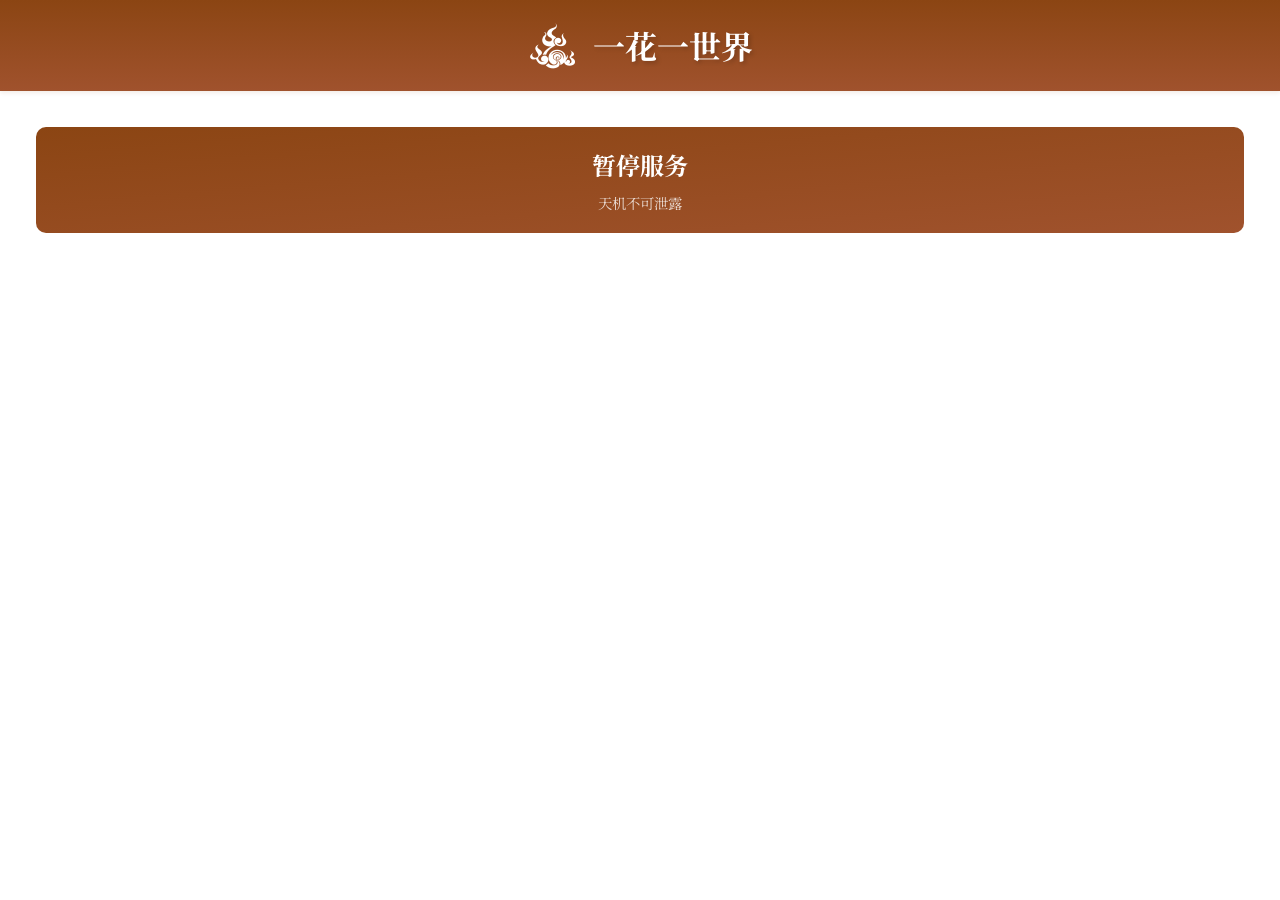
==== index.html @ 97ea72d9 "更新 index.html" ====
<!DOCTYPE html>
<html lang="zh-CN">

<head>
    <meta charset="UTF-8">
    <meta name="viewport" content="width=device-width, initial-scale=1.0, maximum-scale=1.0, user-scalable=no">
    <title>一花一世界</title>
    <link rel="stylesheet" href="index.css">
    <link rel="stylesheet" href="https://fonts.googleapis.com/css2?family=Noto+Serif+SC:wght@400;700&display=swap">
    <script src="https://html2canvas.hertzen.com/dist/html2canvas.min.js"></script>
</head>

<body>
    <div id="app">
        <!-- 首页 -->
        <div id="homePage" class="page active">
            <header class="app-header">
                <div class="logo-container">
                    <img src="logo.png" alt="易经占卜" class="logo">
                    <h1>一花一世界</h1>
                </div>
            </header>

            <main class="main-content">
                <div class="feature-buttons">
                    <div class="feature-button">
                        <button class="btn-primary goto-liuren-button">
                            <span class="feature-title">暂停服务</span>
                            <span class="feature-desc">天机不可泄露</span>
                        </button>
                    </div>
                    <div class="feature-button">
                    </div>
                </div>

                
    <!-- 农历换库 -->
    <script src="lunar.js"></script>
    <script src="script.js"></script>
</body>

</html>
---- index.css ----
:root {
  --primary-color: #8B4513;
  --secondary-color: #A0522D;
  --background-color: #FDF5E6;
  --text-color: #4A4A4A;
  --border-color: #DEB887;
  --success-color: #2E8B57;
  --error-color: #CD5C5C;
  --shadow-color: rgba(139, 69, 19, 0.1);
  --transition-time: 0.3s;
}

* {
  margin: 0;
  padding: 0;
  box-sizing: border-box;
}

body {
  font-family: 'Noto Serif SC', serif;
  background-color: var(--background-color);
  color: var(--text-color);
  line-height: 1.6;
  min-height: 100vh;
}

#app {
  position: relative;
  width: 100%;
  min-height: 100vh;
  overflow-x: hidden;
}

/* 页面切换动画 */
.page {
  position: fixed;
  top: 0;
  left: 0;
  width: 100%;
  height: 100%;
  background: #fff;
  transform: translateX(100%);
  transition: all 0.3s ease-in-out;
  display: flex;
  flex-direction: column;
  overflow: hidden;
}

.page.active {
  transform: translateX(0);
}

/* 头部样式 */
.app-header, .page-header {
  background: linear-gradient(to bottom, var(--primary-color), var(--secondary-color));
  color: white;
  padding: 20px;
  text-align: center;
  box-shadow: 0 2px 4px var(--shadow-color);
}

.logo-container {
  display: flex;
  align-items: center;
  justify-content: center;
  gap: 15px;
}

.logo {
  width: 50px;
  height: 50px;
}

h1 {
  font-size: 2rem;
  margin: 0;
  text-shadow: 2px 2px 4px rgba(0, 0, 0, 0.2);
}

/* 主要内容区域 */
.main-content {
  flex: 1;
  overflow-y: auto;
  -webkit-overflow-scrolling: touch;
  padding: 16px;
  padding-bottom: 100px;
}

/* 时间显示 */
.current-time {
  background: white;
  padding: 20px;
  border-radius: 10px;
  box-shadow: 0 2px 8px var(--shadow-color);
  margin-bottom: 30px;
}

.date-display, .time-display {
  font-size: 1.2rem;
  margin-bottom: 10px;
}

/* 按钮样式 */
.btn-primary, .btn-secondary {
  padding: 12px 24px;
  border: none;
  border-radius: 6px;
  font-size: 1rem;
  cursor: pointer;
  transition: all var(--transition-time) ease;
  font-family: inherit;
}

.btn-primary {
  background-color: var(--primary-color);
  color: white;
}

.btn-secondary {
  background-color: white;
  color: var(--primary-color);
  border: 1px solid var(--primary-color);
}

.btn-primary:hover, .btn-secondary:hover {
  transform: translateY(-2px);
  box-shadow: 0 4px 8px var(--shadow-color);
}

/* 起卦动画 */
.divination-animation {
  position: relative;
  height: 200px;
  margin: 30px 0;
  perspective: 1000px;
}

.card-stack,
.selected-card {
  width: 120px;
  height: 180px;
  background-size: cover;
  background-position: center;
  border-radius: 10px;
  box-shadow: 0 4px 8px var(--shadow-color);
  transition: all 0.5s ease;
  backface-visibility: hidden;
}

.card-stack {
  position: absolute;
  left: 50%;
  transform: translateX(-50%);
}

.selected-card {
  position: absolute;
  left: 50%;
  transform: translateX(-50%) translateY(0);
  opacity: 0;
  transition: transform 0.5s ease, opacity 0.3s ease;
}

.selected-card.animate {
  transform: translateX(-50%) translateY(-100px) rotateY(180deg);
  opacity: 1;
}

/* 结果展示 */
.result-content {
  background: white;
  padding: 30px;
  border-radius: 10px;
  box-shadow: 0 2px 8px var(--shadow-color);
}

.hexagram-header {
  text-align: center;
  margin-bottom: 30px;
}

.hexagram-title {
  font-size: 2rem;
  color: var(--primary-color);
  margin-bottom: 15px;
}

.hexagram-image {
  width: 120px;
  height: 120px;
  object-fit: contain;
}

.interpretation-section {
  margin-bottom: 25px;
  opacity: 0;
  transform: translateY(20px);
  animation: fadeIn 0.5s ease forwards;
}

.interpretation-section:nth-child(1) { animation-delay: 0.1s; }
.interpretation-section:nth-child(2) { animation-delay: 0.2s; }
.interpretation-section:nth-child(3) { animation-delay: 0.3s; }
.interpretation-section:nth-child(4) { animation-delay: 0.4s; }

.interpretation-section h3 {
  color: var(--primary-color);
  margin-bottom: 10px;
  font-size: 1.2rem;
}

/* 响应式设计 */
@media (max-width: 480px) {
  .main-content {
    padding: 15px;
  }

  h1 {
    font-size: 1.5rem;
  }

  .date-display, .time-display {
    font-size: 1rem;
  }

  .btn-primary, .btn-secondary {
    width: 100%;
    margin-bottom: 10px;
  }

  .calendar-day {
    font-size: 0.9rem;
  }
}

/* 动画关键帧 */
@keyframes fadeIn {
  from {
    opacity: 0;
    transform: translateY(20px);
  }
  to {
    opacity: 1;
    transform: translateY(0);
  }
}

@keyframes rotate {
  to {
    transform: rotate(360deg);
  }
}

/* 加载动画 */
.loading-animation {
  display: none;
  position: fixed;
  top: 50%;
  left: 50%;
  transform: translate(-50%, -50%);
  z-index: 1000;
}

.loading-circle {
  width: 60px;
  height: 60px;
  border: 4px solid var(--border-color);
  border-top-color: var(--primary-color);
  border-radius: 50%;
  animation: rotate 1s linear infinite;
}

/* 按钮点击效果 */
.btn-primary:active,
.btn-secondary:active {
  transform: scale(0.95);
}

.btn-back {
  position: absolute;
  left: 16px;
  top: 50%;
  transform: translateY(-50%);
  display: flex;
  align-items: center;
  gap: 8px;
  padding: 8px 16px;
  border: none;
  border-radius: 20px;
  background-color: #f5f5f5;
  color: #333;
  font-size: 16px;
  cursor: pointer;
  transition: all 0.3s ease;
  z-index: 91;
}

.btn-back:hover {
  background-color: #e0e0e0;
}

.icon-back {
  display: inline-block;
  width: 20px;
  height: 20px;
  background-image: url("data:image/svg+xml,%3Csvg xmlns='http://www.w3.org/2000/svg' viewBox='0 0 24 24'%3E%3Cpath d='M20 11H7.83l5.59-5.59L12 4l-8 8 8 8 1.41-1.41L7.83 13H20v-2z' fill='%23333'/%3E%3C/svg%3E");
  background-size: contain;
  background-repeat: no-repeat;
}

.result-actions {
  position: fixed;
  bottom: 0;
  left: 0;
  right: 0;
  padding: 16px;
  background-color: rgba(255, 255, 255, 0.95);
  box-shadow: 0 -2px 10px rgba(0, 0, 0, 0.1);
  display: flex;
  gap: 16px;
  justify-content: center;
  z-index: 1000;
  backdrop-filter: blur(10px);
}

.result-actions .btn-primary,
.result-actions .btn-secondary {
  flex: 1;
  max-width: 200px;
}

.page-header {
  position: sticky;
  top: 0;
  background-color: #fff;
  z-index: 90;
  padding: 16px;
  box-shadow: 0 2px 10px rgba(0, 0, 0, 0.1);
}

.page-header h2 {
  margin: 0;
  text-align: center;
  width: 100%;
}

.interpretation-content {
  padding: 16px;
  padding-bottom: 96px;
}

.divination-time {
  color: var(--text-color);
  font-size: 1rem;
  margin-bottom: 20px;
}

/* 只在页面显示时使用动画，保存图片时不需要动画和透明度 */
.page.active .interpretation-section {
  opacity: 0;
  animation: fadeIn 0.5s ease forwards;
}

.interpretation-section h3 {
  color: var(--primary-color);
  margin-bottom: 10px;
  font-size: 1.2rem;
  font-weight: bold;
}

.interpretation-section p {
  color: var(--text-color);
  line-height: 1.8;
  font-size: 1rem;
}

.lost-item-button {
  margin-top: 20px;
}

#lostItemPage .interpretation-section {
  margin-bottom: 20px;
}

#lostItemPage .current-time {
  margin-bottom: 30px;
}

/* 首页功能按钮样式 */
.feature-buttons {
    padding: 20px;
    display: flex;
    flex-direction: column;
    gap: 20px;
}

.feature-button {
    width: 100%;
}

.feature-button button {
    width: 100%;
    padding: 20px;
    display: flex;
    flex-direction: column;
    align-items: center;
    gap: 10px;
    border-radius: 10px;
    background: linear-gradient(to bottom right, var(--primary-color), var(--secondary-color));
    color: white;
    border: none;
    cursor: pointer;
    transition: transform 0.3s ease;
}

.feature-button button:hover {
    transform: translateY(-2px);
}

.feature-title {
    font-size: 1.5rem;
    font-weight: bold;
}

.feature-desc {
    font-size: 0.9rem;
    opacity: 0.8;
}

/* 寻物诀时间选择样式 */
.time-selector {
    background: white;
    padding: 20px;
    border-radius: 10px;
    box-shadow: 0 2px 8px var(--shadow-color);
    margin-bottom: 20px;
}

.time-input-group {
    margin: 20px 0;
}

.input-row {
    display: flex;
    align-items: center;
    margin-bottom: 15px;
    gap: 10px;
}

.input-row label {
    width: 60px;
    flex-shrink: 0;
}

.input-row input {
    flex: 1;
    padding: 8px;
    border: 1px solid var(--border-color);
    border-radius: 4px;
}

.lunar-display {
    background: #f5f5f5;
    padding: 15px;
    border-radius: 8px;
    margin-top: 15px;
}

.lunar-display div {
    margin-bottom: 5px;
}

#calculateLostItem {
    width: 100%;
    margin-top: 20px;
}

.disclaimer-text {
    text-align: center;
    color: #666;
    font-size: 12px;
    padding: 10px 0;
    margin-top: 20px;
}
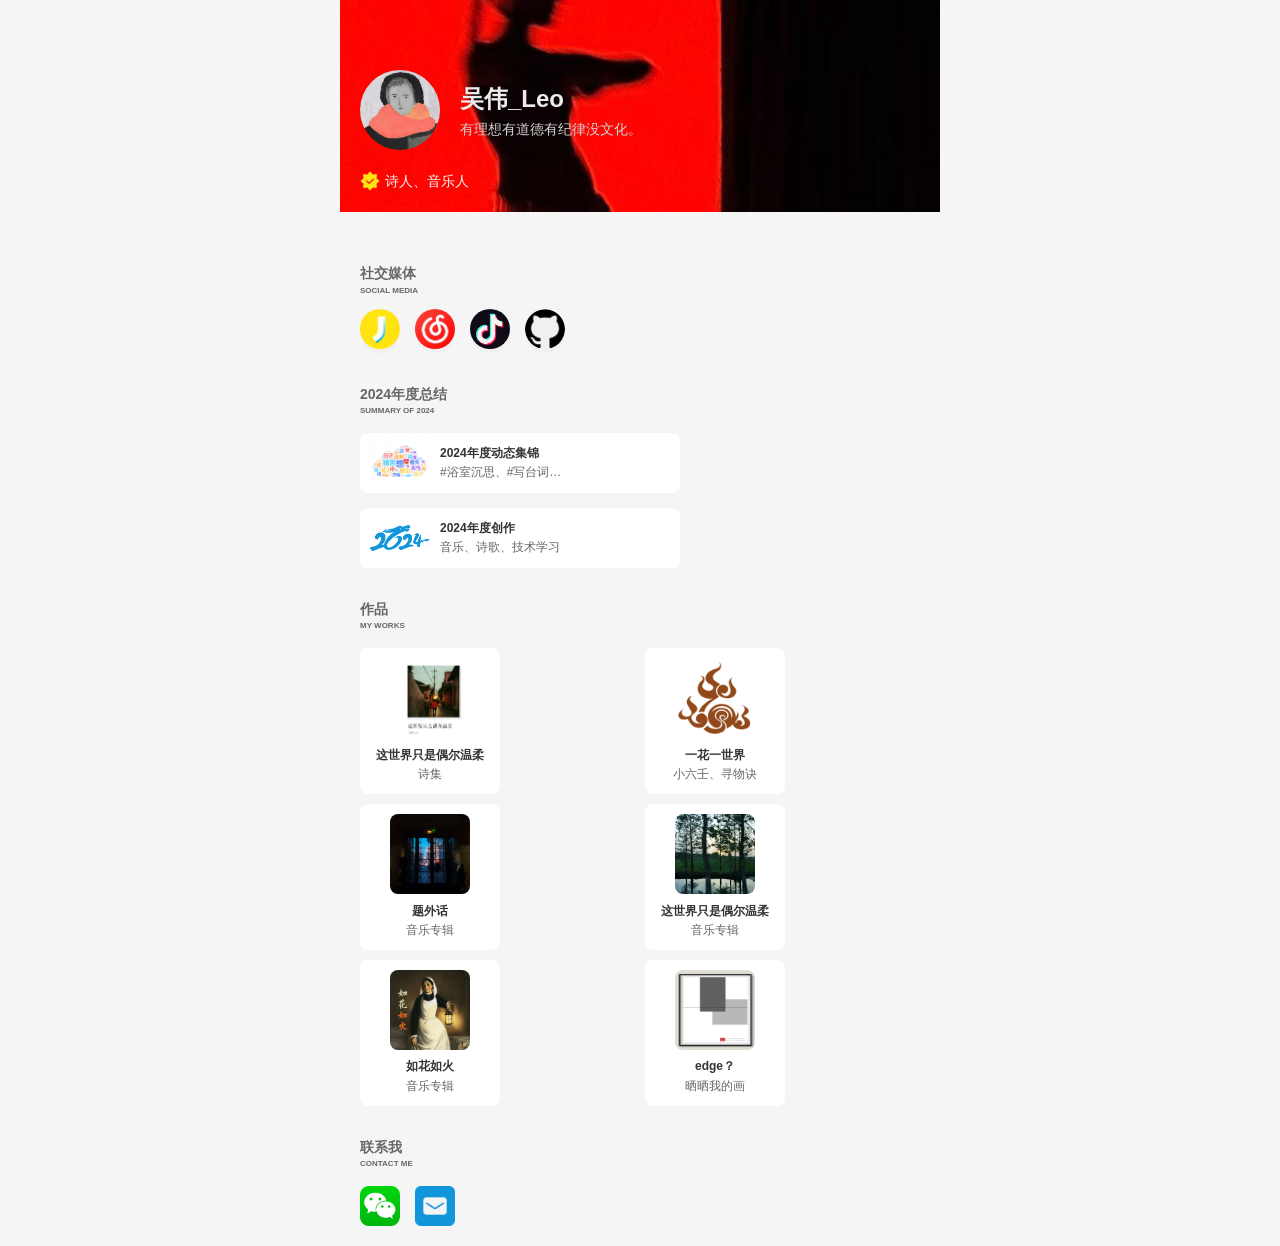
==== commit 551dad0f: "更新" ====
--- a/index.html
+++ b/index.html
@@ -1,42 +1,337 @@
-<!DOCTYPE html>
-<html lang="zh-CN">
-
-<head>
-    <meta charset="UTF-8">
-    <meta name="viewport" content="width=device-width, initial-scale=1.0, maximum-scale=1.0, user-scalable=no">
-    <title>一花一世界</title>
-    <link rel="stylesheet" href="index.css">
-    <link rel="stylesheet" href="https://fonts.googleapis.com/css2?family=Noto+Serif+SC:wght@400;700&display=swap">
-    <script src="https://html2canvas.hertzen.com/dist/html2canvas.min.js"></script>
-</head>
-
-<body>
-    <div id="app">
-        <!-- 首页 -->
-        <div id="homePage" class="page active">
-            <header class="app-header">
-                <div class="logo-container">
-                    <img src="logo.png" alt="易经占卜" class="logo">
-                    <h1>一花一世界</h1>
-                </div>
-            </header>
-
-            <main class="main-content">
-                <div class="feature-buttons">
-                    <div class="feature-button">
-                        <button class="btn-primary goto-liuren-button">
-                            <span class="feature-title">暂停服务</span>
-                            <span class="feature-desc">天机不可泄露</span>
-                        </button>
-                    </div>
-                    <div class="feature-button">
-                    </div>
-                </div>
-
-                
-    <!-- 农历换库 -->
-    <script src="lunar.js"></script>
-    <script src="script.js"></script>
-</body>
-
-</html>
+<!DOCTYPE html>
+<html lang="zh">
+<head>
+    <meta charset="UTF-8">
+    <meta name="viewport" content="width=device-width, initial-scale=1.0">
+    <title>吴伟_Leo的个人主页</title>
+    <style>
+        * {
+            margin: 0;
+            padding: 0;
+            box-sizing: border-box;
+            font-family: -apple-system, BlinkMacSystemFont, 'Segoe UI', Roboto, Oxygen, Ubuntu, Cantarell, sans-serif;
+        }
+
+        body {
+            background-color: #f5f5f5;
+            color: #333;
+            line-height: 1.6;
+        }
+
+        .background {
+            background-image: url(./assets/blog/background.jpg);
+            background-size: cover;
+            background-position: center;
+            margin: 0 auto;
+            padding: 20px;
+            max-width: 600px;
+        }
+
+        .container {
+            max-width: 600px;
+            margin: 0 auto;
+            padding: 20px;
+        }
+
+        .profile-header {
+            display: flex;
+            align-items: center;
+            margin-top: 50px;
+        }
+
+        .profile-image {
+            width: 80px;
+            height: 80px;
+            border-radius: 50%;
+            margin-right: 20px;
+        }
+
+        .profile-name {
+            font-size: 24px;
+            font-weight: bold;
+            color: rgb(235, 235, 235);
+        }
+
+        .profile-url {
+            color: rgb(210, 210, 210);
+            text-decoration: none;
+            font-size: 14px;
+        }
+
+        .profile-description {
+            display: flex;
+            align-items: center;
+            color: rgb(210, 210, 210);
+            font-size: 14px;
+        }
+
+        .profile-description1 {
+            display: flex;
+            align-items: center;
+            color: rgb(245, 245, 245);
+            font-size: 14px;
+            margin-top: 10px;
+        }
+
+        .profile-description1 img {
+            width: 20px;
+            height: 20px;
+            margin-right: 5px;
+            margin-top: 10px
+        }
+
+        .section-title {
+            font-size: 14px;
+            text-transform: uppercase;
+            color: #666;
+            margin-top: 30px;
+        }
+
+        .section-title2 {
+            font-size: 8px;
+            text-transform: uppercase;
+            color: #666;
+            margin-bottom: 15px;
+        }
+
+        .social-media {
+            display: flex;
+            gap: 15px;
+        }
+
+        .social-media img {
+            width: 40px;
+            height: 40px;
+            border-radius: 50%;
+        }
+
+        .social-icon {
+            width: 40px;
+            height: 40px;
+            border-radius: 50%;
+            background-color: #f0f0f0;
+            display: flex;
+            align-items: center;
+            justify-content: center;
+        }
+
+        .works-grid {
+            display: grid;
+            grid-template-columns: repeat(2, 1fr);
+            gap: 10px;
+            margin-top: 15px;
+        }
+
+        .work-item {
+            background: white;
+            border-radius: 8px;
+            padding: 10px;
+            margin-bottom: 15px;
+            display: flex;
+            align-items: center;
+            max-width: 320px;
+            height: 60px;
+        }
+
+        .work-image {
+            width: 60px;
+            height: 60px;
+            border-radius: 8px;
+            margin-right: 10px;
+        }
+
+        .work-item2 {
+            background: white;
+            border-radius: 8px;
+            padding: 10px 5px;
+            align-items: center;
+            text-align: center;
+            max-width: 140px;
+        }
+
+        .work-image2 {
+            width: 80px;
+            height: 80px;
+            border-radius: 8px;
+        }
+
+        .work-info h3 {
+            font-size: 12px;
+            color: #333;
+        }
+
+        .work-info p {
+            font-size: 12px;
+            color: #666;
+        }
+
+        .contact-section {
+            margin-top: 30px;
+        }
+
+        .contact-icons {
+            display: flex;
+            gap: 15px;
+        }
+
+        .contact-icon {
+            width: 40px;
+            height: 40px;
+        }
+    </style>
+</head>
+<body>
+    
+    <div class="background">
+        <div class="profile-header">
+            <img src="./assets/blog/wuwei.jpg" alt="Profile" class="profile-image">
+            <div>
+                <h1 class="profile-name">吴伟_Leo</h1>
+                <!--<a href="www.wufazhuce.com" class="profile-url">个人网站</a>-->
+                <p class="profile-description">有理想有道德有纪律没文化。</p>
+            </div>
+        </div>
+        <div class="profile-description1">
+            <img src="./assets/blog/renzheng.png" alt="Social Icon">
+            <p class="profile-description1">诗人、音乐人</p>
+        </div>
+    </div>
+    <div class="container">
+        <h2 class="section-title">社交媒体</h2>
+        <h2 class="section-title2">SOCIAL MEDIA</h2>
+        <div class="social-media">
+                    <div class="social-media">
+                        <div class="social-icon">
+                            <a href="https://okjk.co/DBPsNj" target="_blank">
+                                <img src="./assets/blog/jike.png" alt="Social 1">
+                            </a>
+                        </div>
+                        <div class="social-icon">
+                            <a href="https://y.music.163.com/m/user?id=349689683" target="_blank">
+                                <img src="./assets/blog/netease.png" alt="Social 2">
+                            </a>
+                        </div>
+                        <div class="social-icon">
+                            <a href="https://v.douyin.com/iUsUFNRS/" target="_blank">
+                                <img src="./assets/blog/douyin.png" alt="Social 3">
+                            </a>
+                        </div>
+                        <div class="social-icon">
+                            <a href="https://github.com/woowai1995" target="_blank">
+                                <img src="./assets/blog/github.png" alt="Social 4">
+                            </a>
+                        </div>
+                    </div>
+        </div>
+        <h2 class="section-title">2024年度总结</h2>
+        <h2 class="section-title2">Summary of 2024</h2>
+        <div class="2024">
+            <a href="./2024/2024.html" target="_blank" style="text-decoration: none;color: none;">
+            <div class="work-item">
+                <img src="./assets/blog/yuntu.png" alt="Work 1" class="work-image">
+                <div class="work-info">
+                    <h3>2024年度动态集锦</h3>
+                    <p>#浴室沉思、#写台词…</p>
+                </div>
+            </div>
+            </a>
+            <a href="https://zsq6u9n0qa.feishu.cn/docx/VrzLdh2c2orppZxfNVKc5rc6nOd?from=from_copylink" target="_blank" style="text-decoration: none;color: none;">
+            <div class="work-item">
+                <img src="./assets/blog/2024.png" alt="Work 2" class="work-image">
+                <div class="work-info">
+                    <h3>2024年度创作</h3>
+                    <p>音乐、诗歌、技术学习</p>
+                </div>
+            </div>
+            </a>
+        </div>
+        <h2 class="section-title">作品</h2>
+        <h2 class="section-title2">MY WORKS</h2>
+        <div class="works-grid">
+            <a href="./poetry/poetry.html" target="_blank" style="text-decoration: none;color: none;">
+                <div class="work-item2">
+                 <img src="./assets/blog/shiji.jpg" alt="Work 1" class="work-image2">
+                 <div class="work-info">
+                    <h3>这世界只是偶尔温柔</h3>
+                    <p>诗集</p>
+                 </div>
+                </div>
+            </a>
+            <a href="./app/app.html" target="_blank" style="text-decoration: none;color: none;">
+                <div class="work-item2">
+                 <img src="./assets/blog/yihua.png" alt="Work 2" class="work-image2">
+                    <div class="work-info">
+                       <h3>一花一世界</h3>
+                       <p>小六壬、寻物诀</p>
+                    </div>
+                </div>
+            </a>
+            <a href="https://music.163.com/#/album/191002713/?userid=349689683" target="_blank" style="text-decoration: none;color: none;">
+                <div class="work-item2">
+                  <img src="./assets/blog/tiwaihua.jpg" alt="Work 2" class="work-image2">
+                   <div class="work-info">
+                       <h3>题外话</h3>
+                      <p>音乐专辑</p>
+                    </div>
+                </div>
+            </a>
+            <a href="https://music.163.com/#/album/169672069/?userid=349689683" target="_blank" style="text-decoration: none;color: none;">
+                <div class="work-item2">
+                    <img src="./assets/blog/wenrou.jpg" alt="Work 2" class="work-image2">
+                    <div class="work-info">
+                        <h3>这世界只是偶尔温柔</h3>
+                        <p>音乐专辑</p>
+                    </div>
+                </div>
+            </a>
+            <a href="https://music.163.com/#/album/195490192/?userid=349689683" target="_blank" style="text-decoration: none;color: none;">
+                <div class="work-item2">
+                    <img src="./assets/blog/ruhuaruhuo.jpg" alt="Work 2" class="work-image2">
+                    <div class="work-info">
+                        <h3>如花如火</h3>
+                        <p>音乐专辑</p>
+                    </div>
+                </div>
+            </a>
+            <a href="https://m.okjike.com/originalPosts/64708719fabb994a8babc8ec?s=eyJ1IjoiNWIxYzNiOGNmYWJmODEwMDE3NGQzNjc3IiwiZCI6MX0%3D" target="_blank" style="text-decoration: none;color: none;">
+                <div class="work-item2">
+                  <img src="./assets/blog/hua.jpg" alt="Work 2" class="work-image2">
+                   <div class="work-info">
+                       <h3>edge？</h3>
+                      <p>晒晒我的画</p>
+                    </div>
+                </div>
+            </a>
+        </div>
+
+        <h2 class="section-title">联系我</h2>
+        <h2 class="section-title2">CONTACT ME</h2>  
+                <div class="contact-icons">
+                    <img src="./assets/blog/weixin.png" alt="WeChat" class="contact-icon" onclick="copyToClipboard('wechat')">
+                    <img src="./assets/blog/email.png" alt="Email" class="contact-icon" onclick="copyToClipboard('email')">
+                </div>
+            </div>
+        
+            <div id="notification" class="notification" style="display: none; position: fixed; bottom: 20px; left: 50%; transform: translateX(-50%); background-color: rgba(0, 0, 0, 0.8); color: white; padding: 10px 20px; border-radius: 5px; z-index: 1000;"></div>
+        
+            <script>
+                function copyToClipboard(type) {
+                    const content = type === 'wechat' ? 'val9995' : 'val9995@163.com';
+                    const message = type === 'wechat' ? '已复制微信号' : '已复制邮箱地址';
+                    
+                    navigator.clipboard.writeText(content).then(() => {
+                        const notification = document.getElementById('notification');
+                        notification.textContent = message;
+                        notification.style.display = 'block';
+                        setTimeout(() => {
+                            notification.style.display = 'none';
+                        }, 2000);
+                    }).catch(err => {
+                        console.error('Failed to copy text: ', err);
+                    });
+                }
+            </script>
+        </body>
+    </div>
+</body>
+</html>
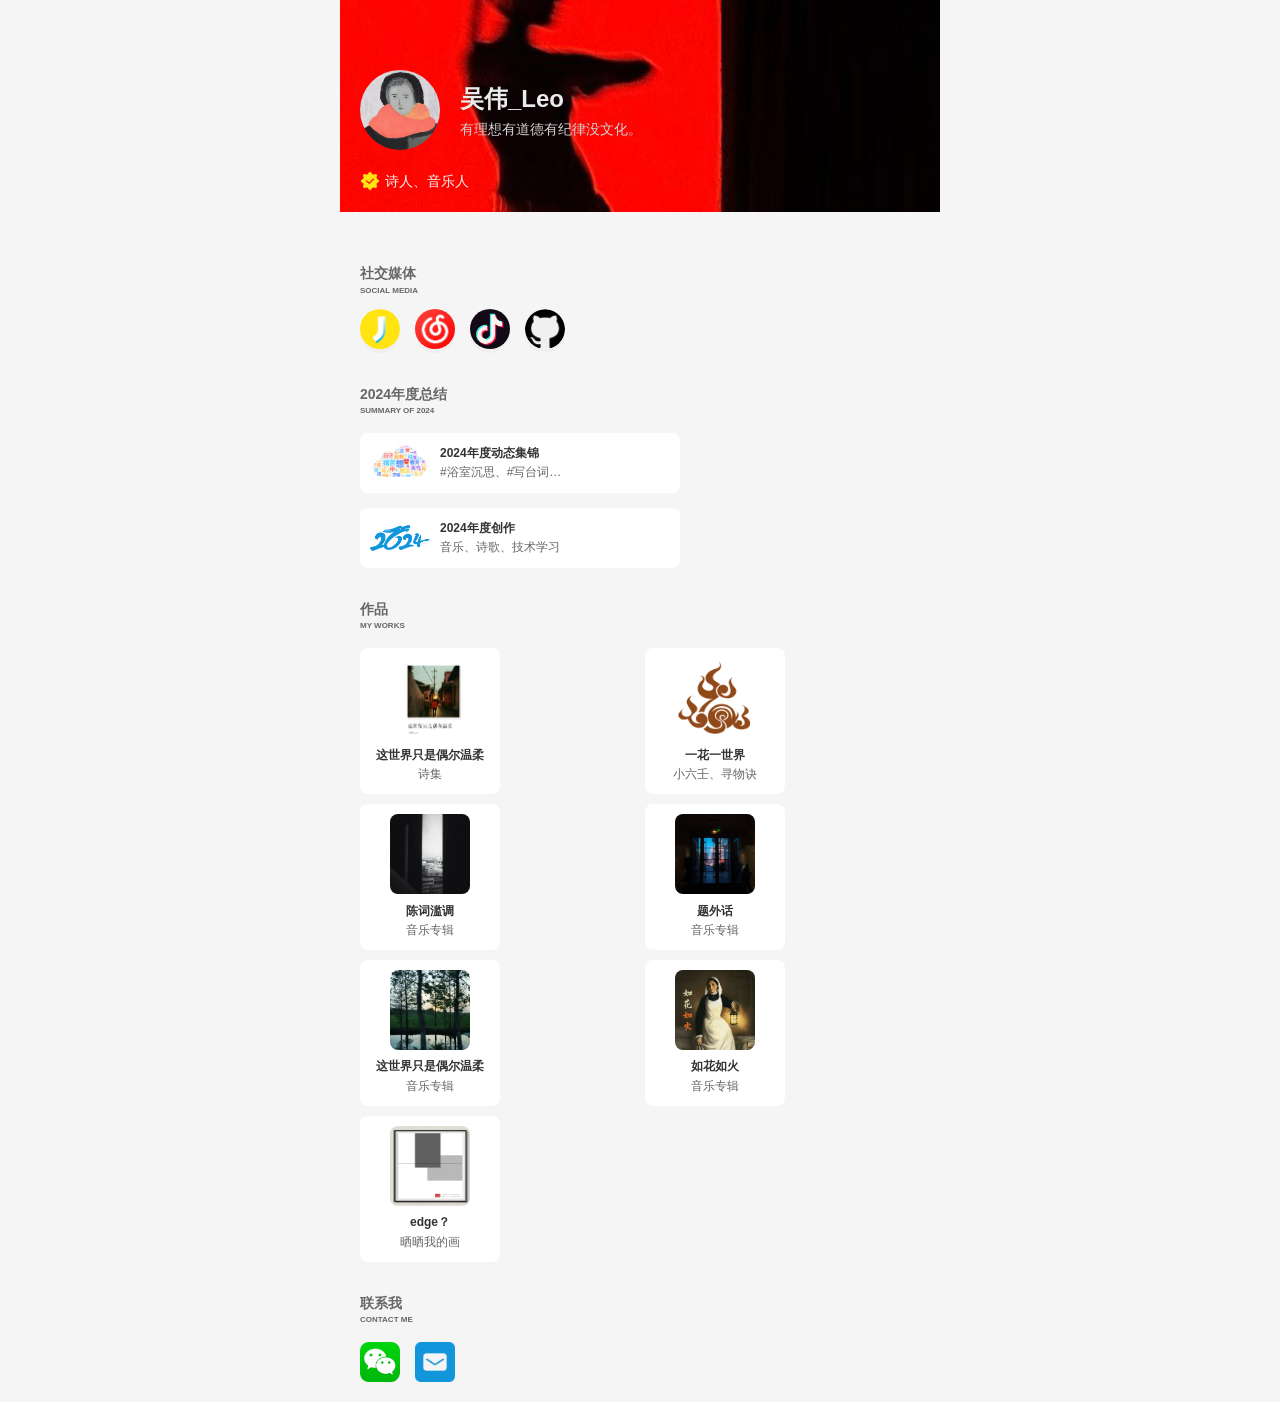
==== commit 9585fa14: "更新 index.html" ====
--- a/index.html
+++ b/index.html
@@ -266,6 +266,15 @@
                     </div>
                 </div>
             </a>
+            <a href="https://music.163.com/album/268161017/?userid=349689683" target="_blank" style="text-decoration: none;color: none;">
+                <div class="work-item2">
+                  <img src="./assets/blog/chencilandiao.jpg" alt="Work 2" class="work-image2">
+                   <div class="work-info">
+                       <h3>陈词滥调</h3>
+                      <p>音乐专辑</p>
+                    </div>
+                </div>
+            </a>
             <a href="https://music.163.com/#/album/191002713/?userid=349689683" target="_blank" style="text-decoration: none;color: none;">
                 <div class="work-item2">
                   <img src="./assets/blog/tiwaihua.jpg" alt="Work 2" class="work-image2">
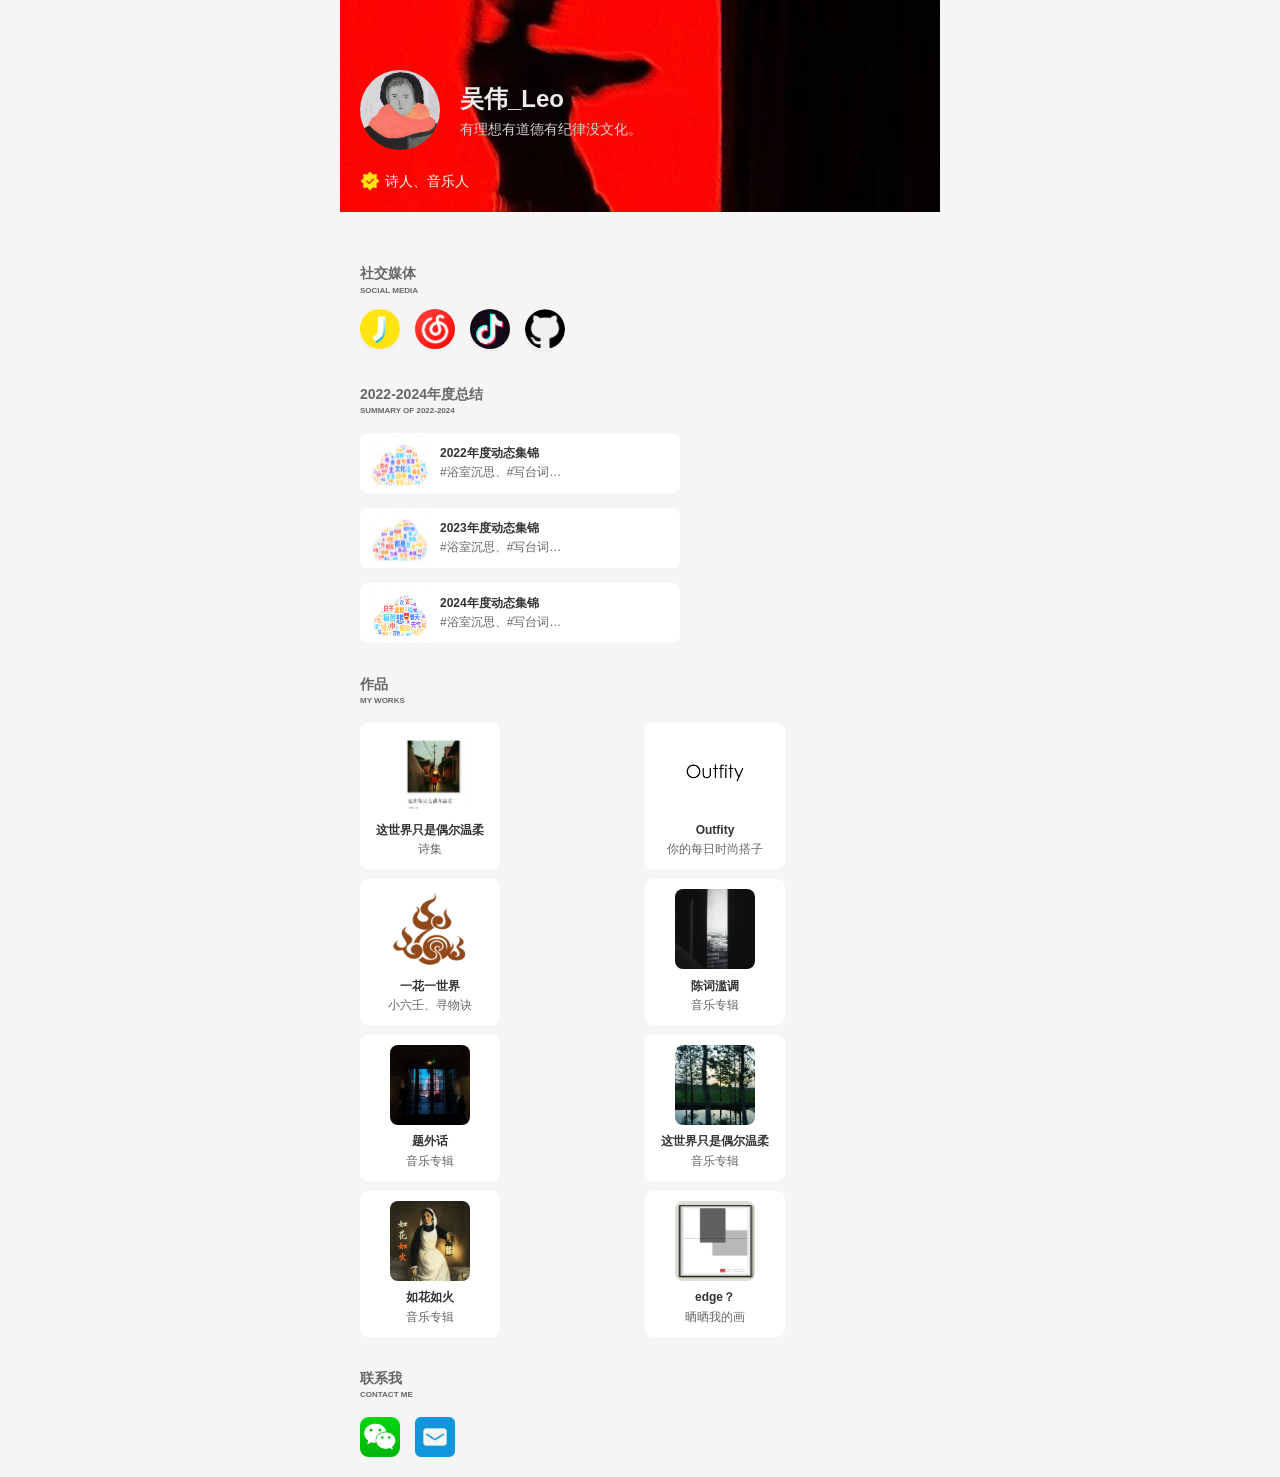
==== commit 403627c9: "更新" ====
--- a/index.html
+++ b/index.html
@@ -223,24 +223,40 @@
                         </div>
                     </div>
         </div>
-        <h2 class="section-title">2024年度总结</h2>
-        <h2 class="section-title2">Summary of 2024</h2>
+
+        <h2 class="section-title">2022-2024年度总结</h2>
+        <h2 class="section-title2">Summary of 2022-2024</h2>
         <div class="2024">
-            <a href="./2024/2024.html" target="_blank" style="text-decoration: none;color: none;">
+            <a href="./year/2022.html" target="_blank" style="text-decoration: none;color: none;">
             <div class="work-item">
-                <img src="./assets/blog/yuntu.png" alt="Work 1" class="work-image">
+                <img src="./assets/yuntu/2022.png" alt="Work 1" class="work-image">
+                <div class="work-info">
+                    <h3>2022年度动态集锦</h3>
+                    <p>#浴室沉思、#写台词…</p>
+                </div>
+            </div>
+            </a>
+        </div>
+
+        <div class="2024">
+            <a href="./year/2023.html" target="_blank" style="text-decoration: none;color: none;">
+            <div class="work-item">
+                <img src="./assets/yuntu/2023.png" alt="Work 1" class="work-image">
+                <div class="work-info">
+                    <h3>2023年度动态集锦</h3>
+                    <p>#浴室沉思、#写台词…</p>
+                </div>
+            </div>
+            </a>
+        </div>
+
+        <div class="2024">
+            <a href="./year/2024.html" target="_blank" style="text-decoration: none;color: none;">
+            <div class="work-item">
+                <img src="./assets/yuntu/2024.png" alt="Work 1" class="work-image">
                 <div class="work-info">
                     <h3>2024年度动态集锦</h3>
                     <p>#浴室沉思、#写台词…</p>
-                </div>
-            </div>
-            </a>
-            <a href="https://zsq6u9n0qa.feishu.cn/docx/VrzLdh2c2orppZxfNVKc5rc6nOd?from=from_copylink" target="_blank" style="text-decoration: none;color: none;">
-            <div class="work-item">
-                <img src="./assets/blog/2024.png" alt="Work 2" class="work-image">
-                <div class="work-info">
-                    <h3>2024年度创作</h3>
-                    <p>音乐、诗歌、技术学习</p>
                 </div>
             </div>
             </a>
@@ -255,6 +271,15 @@
                     <h3>这世界只是偶尔温柔</h3>
                     <p>诗集</p>
                  </div>
+                </div>
+            </a>
+            <a href="./outfity/outfity.html" target="_blank" style="text-decoration: none;color: none;">
+                <div class="work-item2">
+                 <img src="./assets/blog/Outfity.png" alt="Work 2" class="work-image2">
+                    <div class="work-info">
+                       <h3>Outfity</h3>
+                       <p>你的每日时尚搭子</p>
+                    </div>
                 </div>
             </a>
             <a href="./app/app.html" target="_blank" style="text-decoration: none;color: none;">
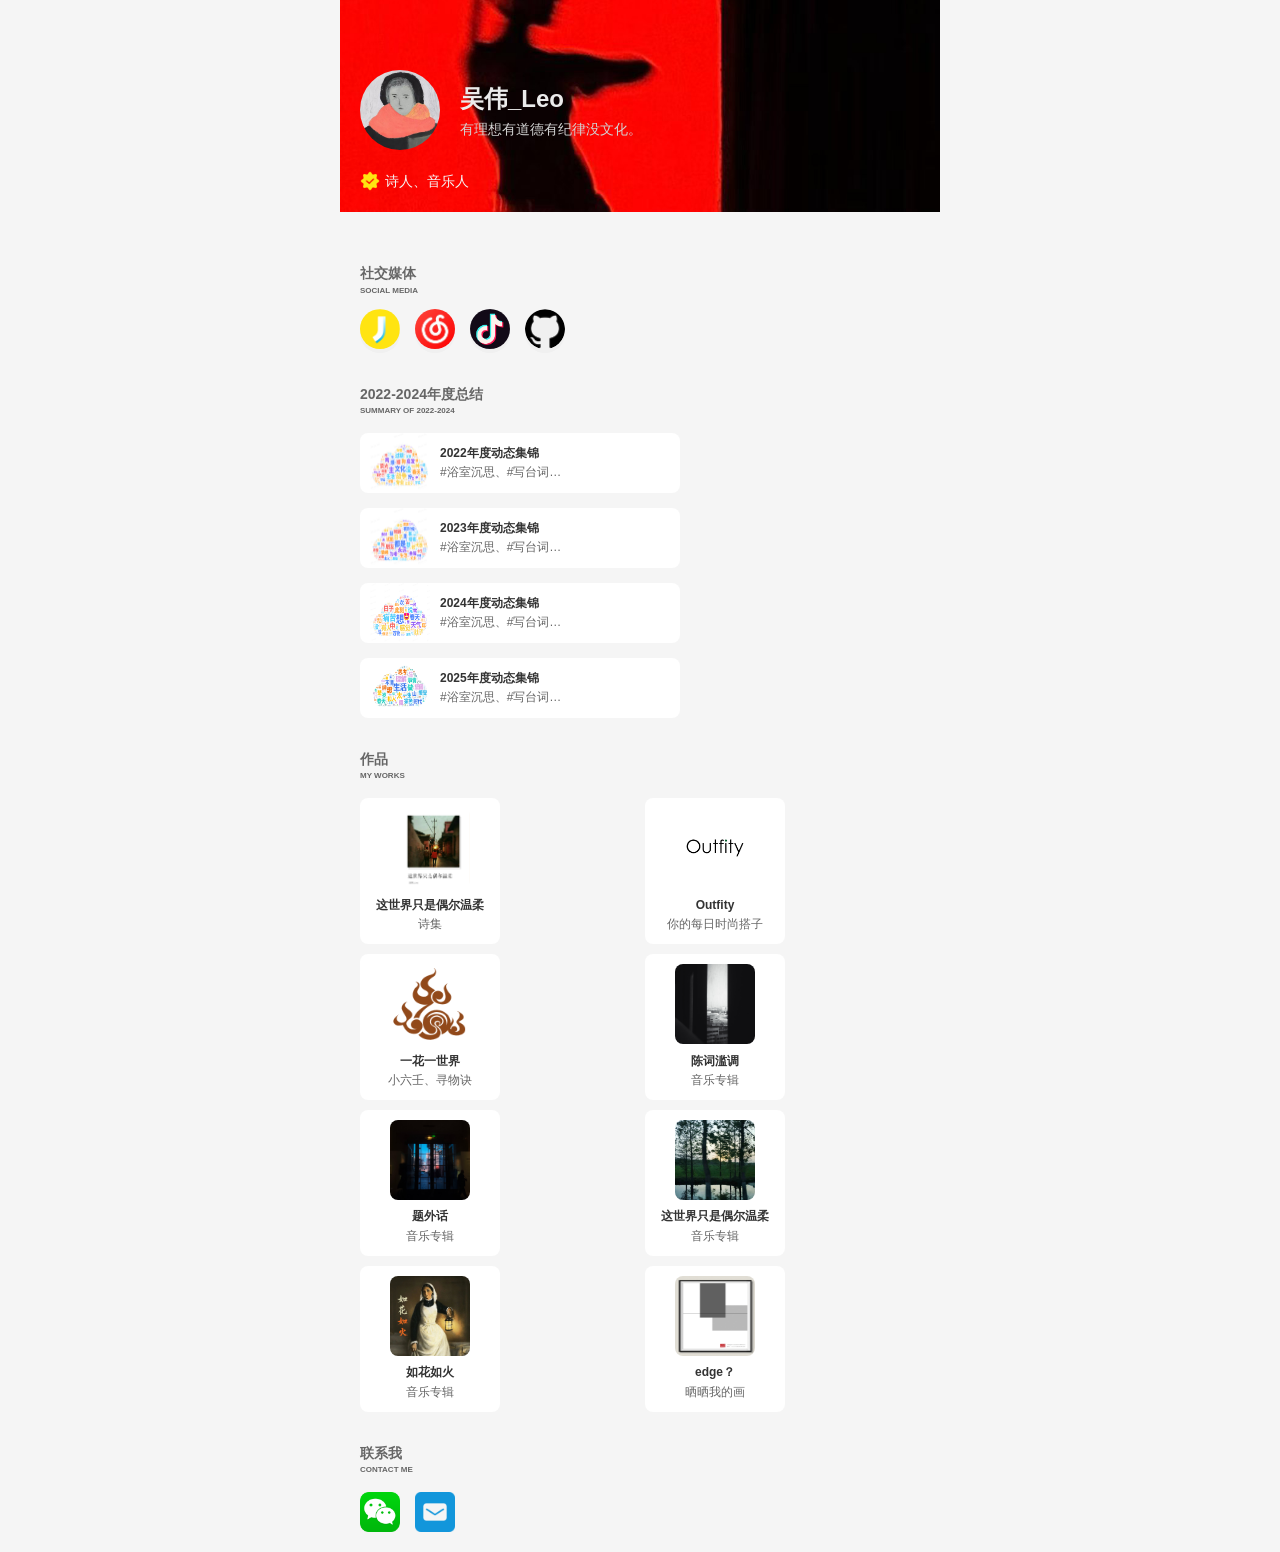
==== commit b6b4940e: "增加2025年度动态" ====
--- a/index.html
+++ b/index.html
@@ -261,6 +261,19 @@
             </div>
             </a>
         </div>
+
+        <div class="2025">
+            <a href="./year/2025.html" target="_blank" style="text-decoration: none;color: none;">
+            <div class="work-item">
+                <img src="./assets/yuntu/2025.png" alt="Work 1" class="work-image">
+                <div class="work-info">
+                    <h3>2025年度动态集锦</h3>
+                    <p>#浴室沉思、#写台词…</p>
+                </div>
+            </div>
+            </a>
+        </div>
+
         <h2 class="section-title">作品</h2>
         <h2 class="section-title2">MY WORKS</h2>
         <div class="works-grid">
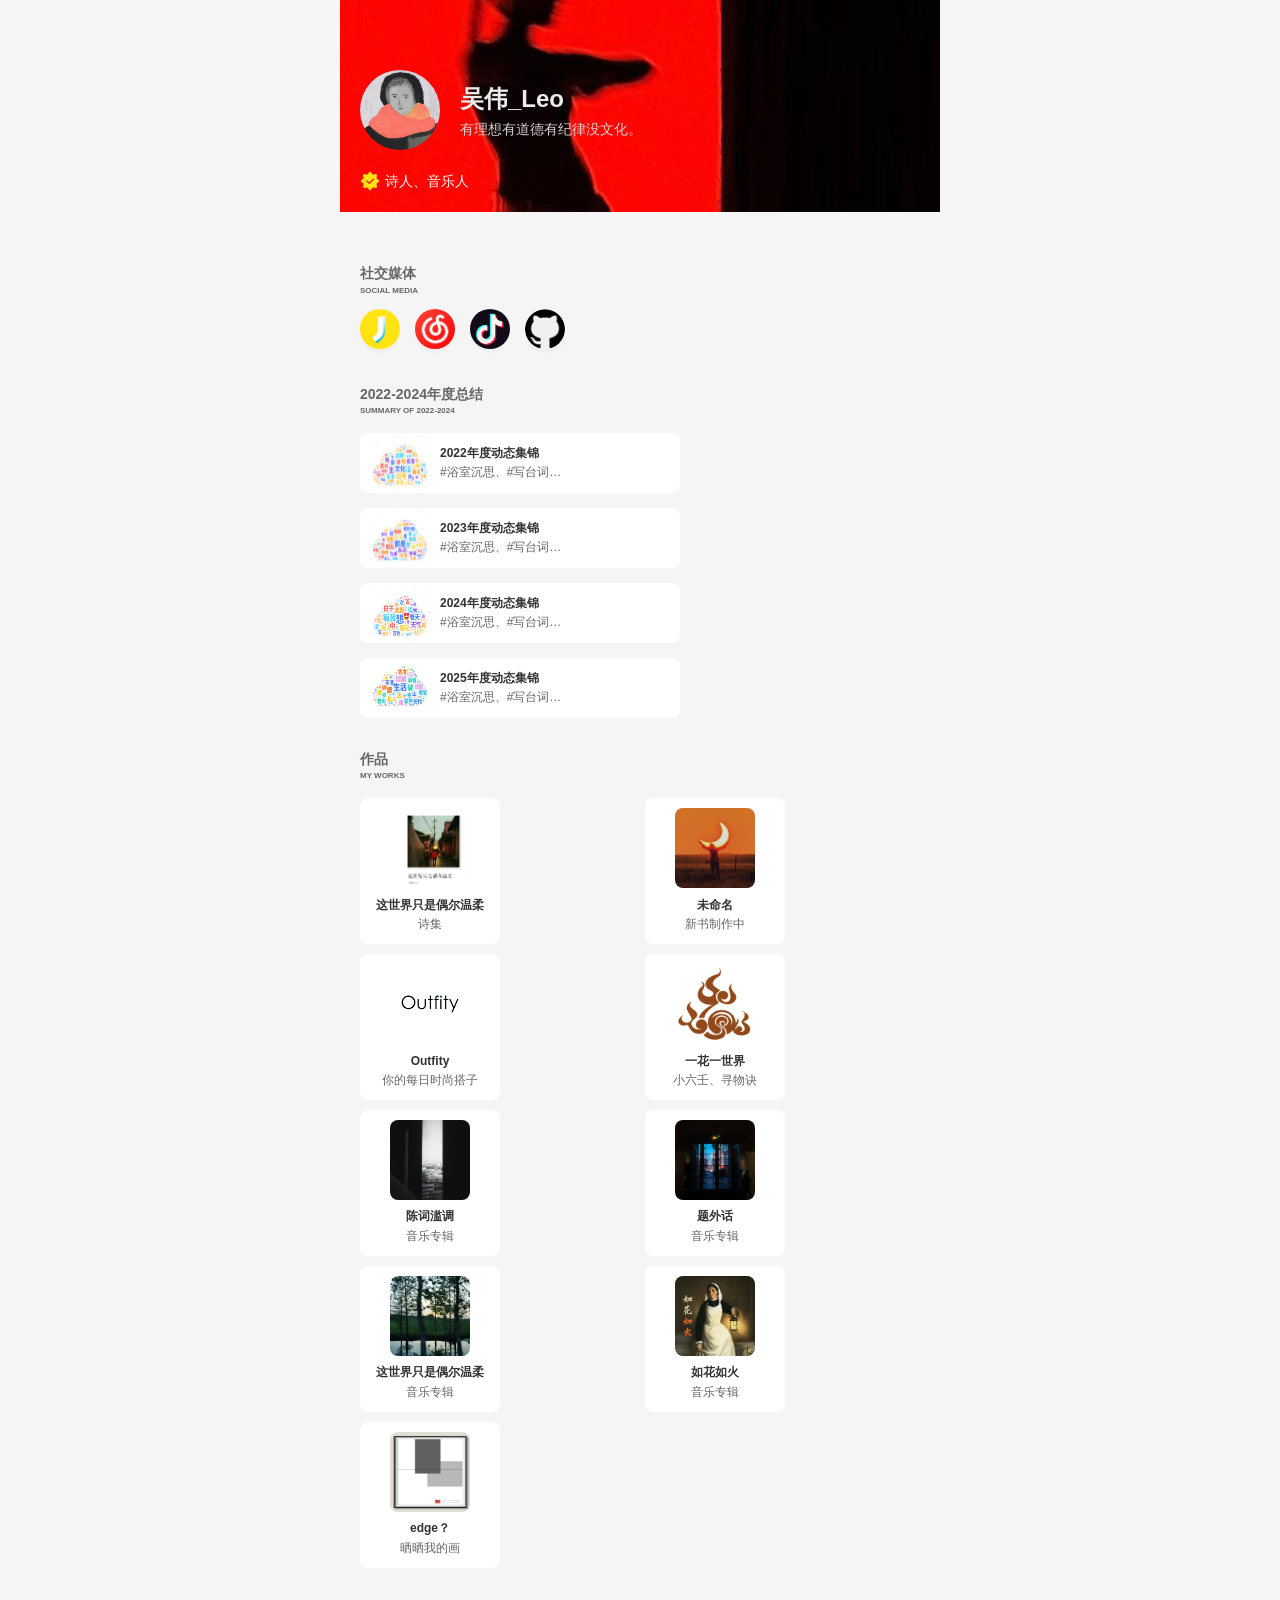
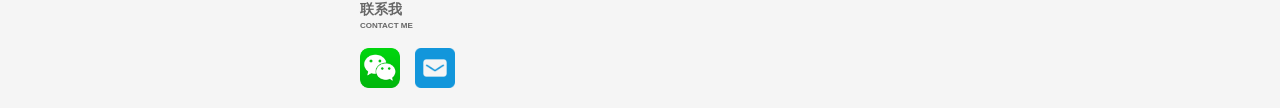
==== commit 44c6309e: "新增new-poerty作品" ====
--- a/index.html
+++ b/index.html
@@ -286,6 +286,15 @@
                  </div>
                 </div>
             </a>
+            <a href="./new-poetry/new-poetry.html" target="_blank" style="text-decoration: none;color: none;">
+                <div class="work-item2">
+                 <img src="./assets/new-poetry/new-poetry.jpg" alt="Work 3" class="work-image2">
+                    <div class="work-info">
+                       <h3>未命名</h3>
+                       <p>新书制作中</p>
+                    </div>
+                </div>
+            </a>
             <a href="./outfity/outfity.html" target="_blank" style="text-decoration: none;color: none;">
                 <div class="work-item2">
                  <img src="./assets/blog/Outfity.png" alt="Work 2" class="work-image2">
@@ -349,6 +358,7 @@
                     </div>
                 </div>
             </a>
+
         </div>
 
         <h2 class="section-title">联系我</h2>
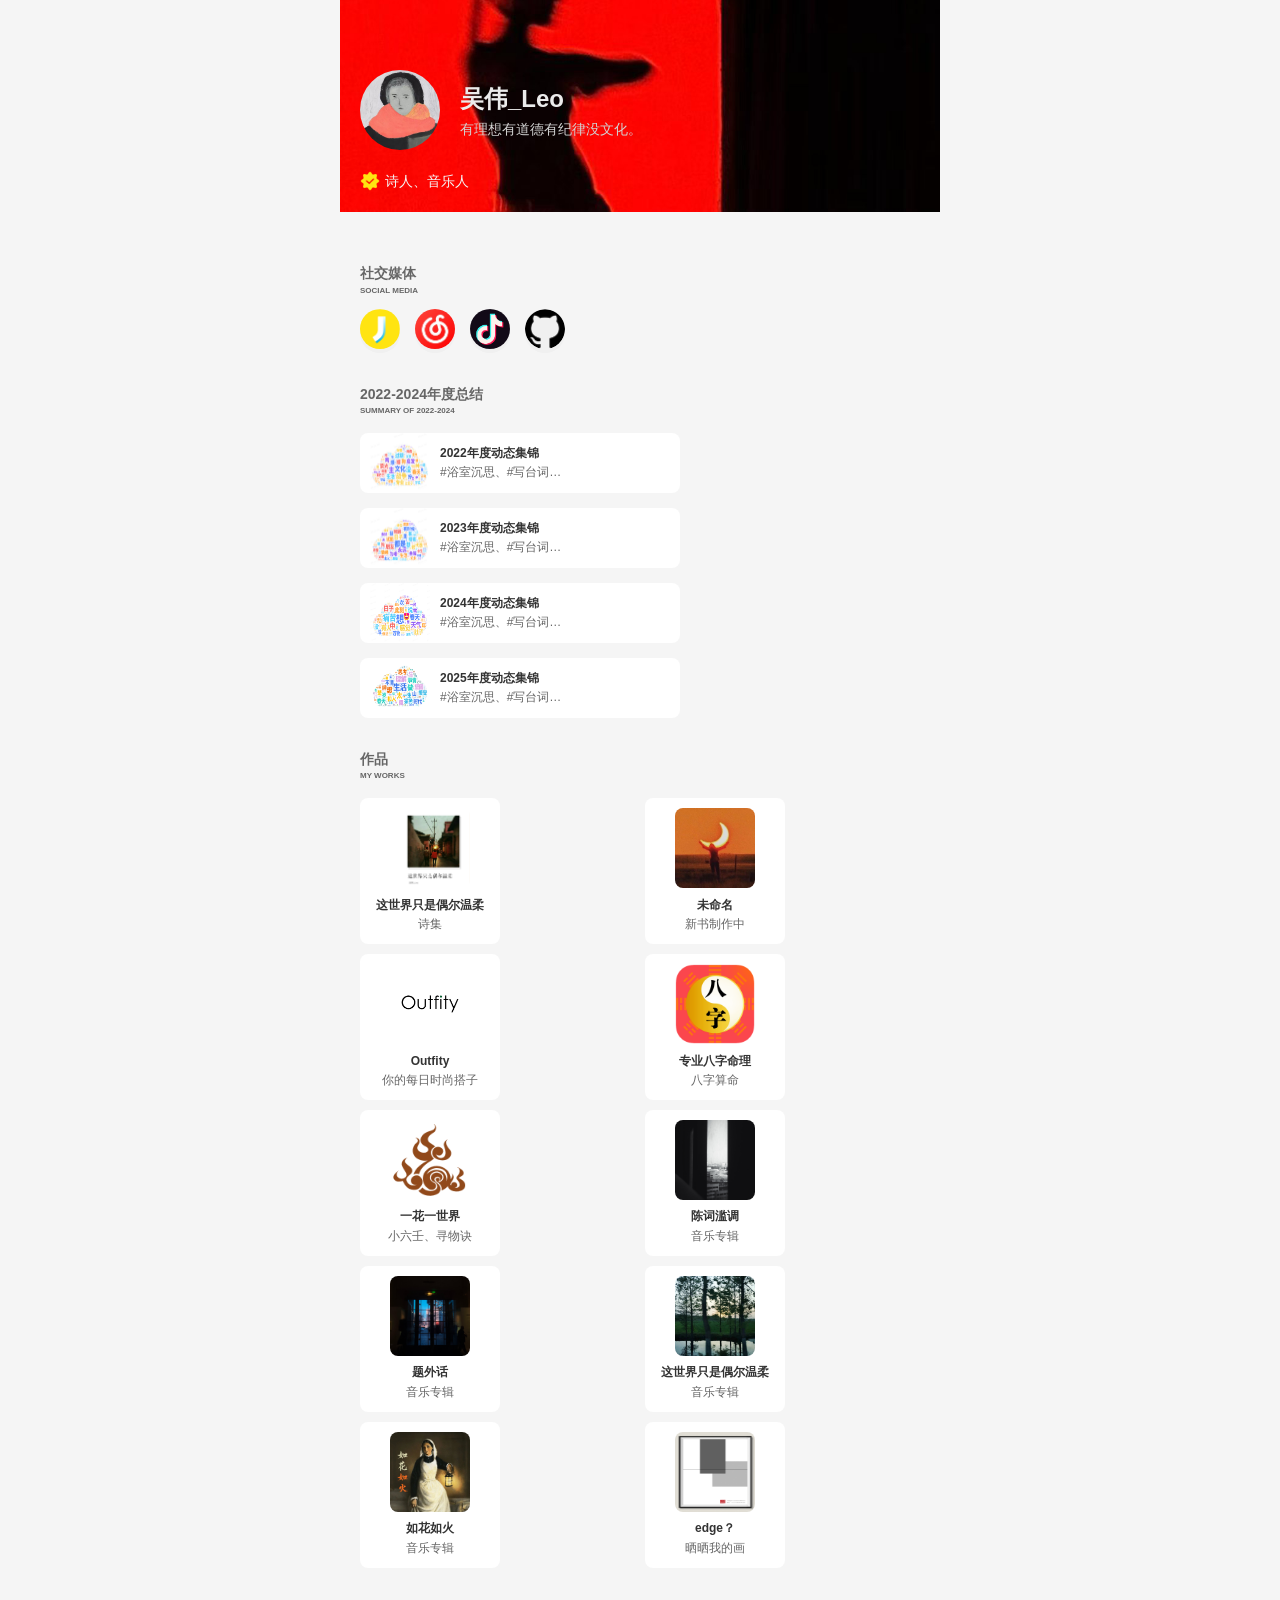
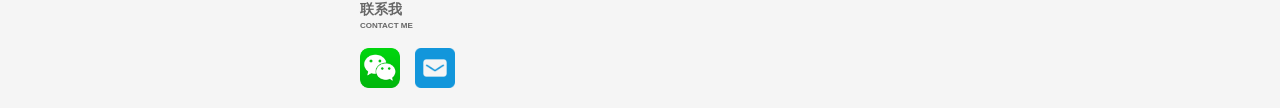
==== commit 1bc96c07: "新增命理模块，添加首页作品" ====
--- a/index.html
+++ b/index.html
@@ -304,6 +304,17 @@
                     </div>
                 </div>
             </a>
+
+            <a href="./mingli/mingli.html" target="_blank" style="text-decoration: none;color: none;">
+                <div class="work-item2">
+                 <img src="./assets/mingli/logo.png" alt="Work 2" class="work-image2">
+                    <div class="work-info">
+                       <h3>专业八字命理</h3>
+                       <p>八字算命</p>
+                    </div>
+                </div>
+            </a>
+
             <a href="./app/app.html" target="_blank" style="text-decoration: none;color: none;">
                 <div class="work-item2">
                  <img src="./assets/blog/yihua.png" alt="Work 2" class="work-image2">
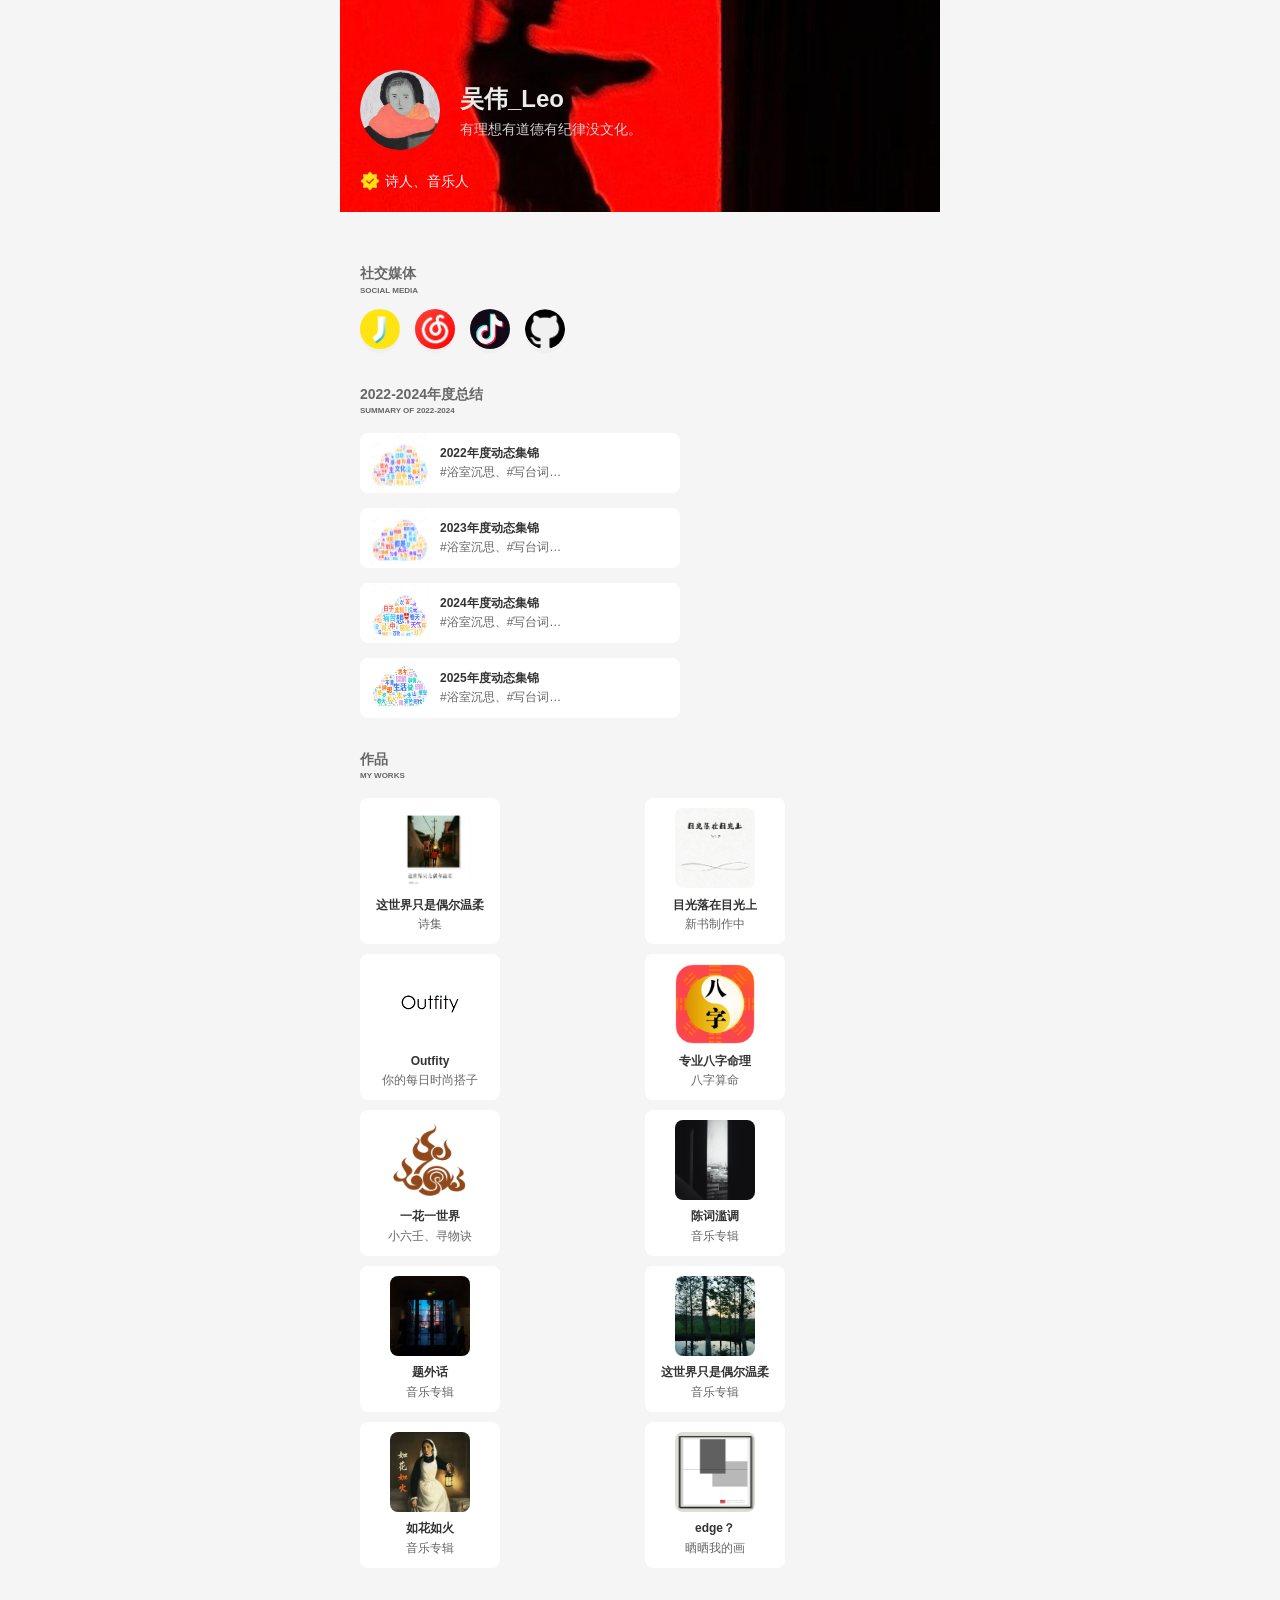
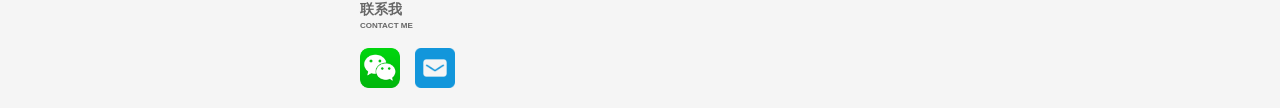
==== commit 432b8999: "更新主页" ====
--- a/index.html
+++ b/index.html
@@ -290,7 +290,7 @@
                 <div class="work-item2">
                  <img src="./assets/new-poetry/new-poetry.jpg" alt="Work 3" class="work-image2">
                     <div class="work-info">
-                       <h3>未命名</h3>
+                       <h3>目光落在目光上</h3>
                        <p>新书制作中</p>
                     </div>
                 </div>
